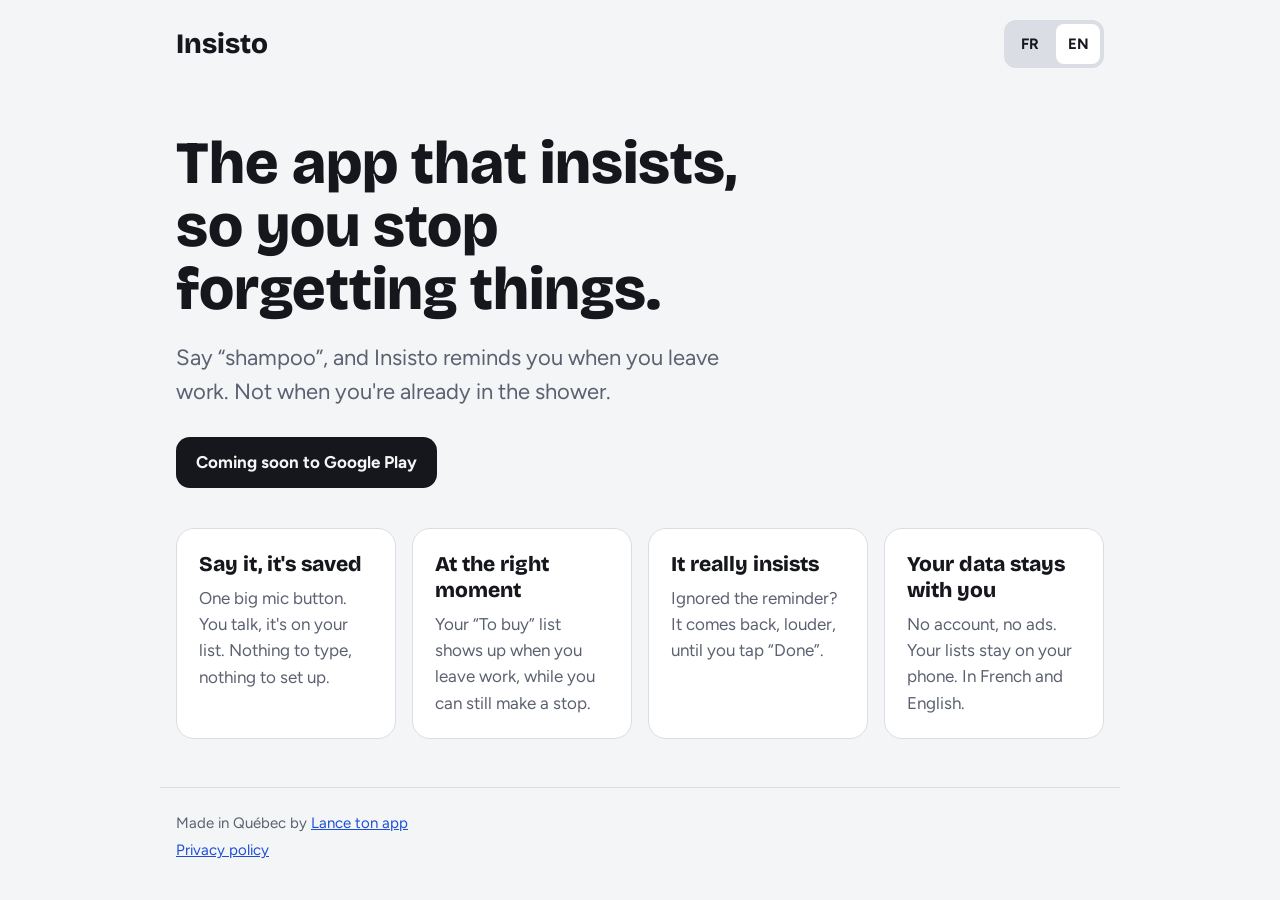
==== index.html @ 3b05ed9d "Site insisto.ca : accueil bilingue et politique de confidentialité Co-Authored-By: Claude Opus 5.5 <" ====
<!doctype html>
<html lang="fr">
<head>
<meta charset="utf-8">
<meta name="viewport" content="width=device-width, initial-scale=1">
<title>Insisto — l'app qui insiste</title>
<meta name="description" content="Insisto : la liste qui te rappelle tes achats et tes tâches au bon moment, et qui insiste jusqu'à ce que ce soit fait. Pensée pour les TDAH et les gens occupés.">
<link rel="preconnect" href="https://fonts.googleapis.com">
<link href="https://fonts.googleapis.com/css2?family=Bricolage+Grotesque:opsz,wght@12..96,800&family=Figtree:wght@400;600;700&display=swap" rel="stylesheet">
<link rel="stylesheet" href="style.css">
</head>
<body>
<header class="wrap top">
  <a class="logo" href="./">Insisto</a>
  <nav>
    <button class="lang" data-set="fr" aria-pressed="true">FR</button>
    <button class="lang" data-set="en" aria-pressed="false">EN</button>
  </nav>
</header>

<main class="wrap">
  <section class="hero">
    <h1 data-fr="L'app qui insiste pour que tu n'oublies plus rien." data-en="The app that insists, so you stop forgetting things.">L'app qui insiste pour que tu n'oublies plus rien.</h1>
    <p class="lead" data-fr="Tu dis « shampoing », et Insisto te le rappelle quand tu quittes le travail. Pas quand tu es déjà dans la douche." data-en="Say “shampoo”, and Insisto reminds you when you leave work. Not when you're already in the shower.">Tu dis « shampoing », et Insisto te le rappelle quand tu quittes le travail. Pas quand tu es déjà dans la douche.</p>
    <p class="badge" data-fr="Bientôt sur Google Play" data-en="Coming soon to Google Play">Bientôt sur Google Play</p>
  </section>

  <section class="grid">
    <article class="card">
      <h2 data-fr="Dis-le, c'est noté" data-en="Say it, it's saved">Dis-le, c'est noté</h2>
      <p data-fr="Un gros bouton micro. Tu parles, c'est ajouté à ta liste. Rien à écrire, rien à configurer." data-en="One big mic button. You talk, it's on your list. Nothing to type, nothing to set up.">Un gros bouton micro. Tu parles, c'est ajouté à ta liste. Rien à écrire, rien à configurer.</p>
    </article>
    <article class="card">
      <h2 data-fr="Au bon moment" data-en="At the right moment">Au bon moment</h2>
      <p data-fr="Ta liste « À acheter » arrive quand tu quittes le travail, au moment où tu peux encore faire un détour." data-en="Your “To buy” list shows up when you leave work, while you can still make a stop.">Ta liste « À acheter » arrive quand tu quittes le travail, au moment où tu peux encore faire un détour.</p>
    </article>
    <article class="card">
      <h2 data-fr="Ça insiste vraiment" data-en="It really insists">Ça insiste vraiment</h2>
      <p data-fr="Tu ignores le rappel ? Il revient, plus fort, jusqu'à ce que tu appuies sur « C'est fait »." data-en="Ignored the reminder? It comes back, louder, until you tap “Done”.">Tu ignores le rappel ? Il revient, plus fort, jusqu'à ce que tu appuies sur « C'est fait ».</p>
    </article>
    <article class="card">
      <h2 data-fr="Tes données restent chez toi" data-en="Your data stays with you">Tes données restent chez toi</h2>
      <p data-fr="Pas de compte, pas de pub. Tes listes restent sur ton téléphone. En français et en anglais." data-en="No account, no ads. Your lists stay on your phone. In French and English.">Pas de compte, pas de pub. Tes listes restent sur ton téléphone. En français et en anglais.</p>
    </article>
  </section>
</main>

<footer class="wrap foot">
  <p><span data-fr="Fait au Québec par" data-en="Made in Québec by">Fait au Québec par</span> <a href="https://lancetonapp.com">Lance ton app</a></p>
  <p><a href="confidentialite.html" data-fr="Politique de confidentialité" data-en="Privacy policy">Politique de confidentialité</a></p>
</footer>

<script src="lang.js"></script>
</body>
</html>
---- style.css ----
:root {
  --bg: #F4F5F7; --card: #FFFFFF; --ink: #15171C; --muted: #5B6170; --line: #DADDE3;
  --accent: #C2410C; --blue: #1D4ED8;
}
@media (prefers-color-scheme: dark) {
  :root { --bg: #0F1115; --card: #1A1D23; --ink: #F2F3F5; --muted: #A3A9B5; --line: #2E323B; --accent: #FDBA8C; --blue: #A9C1FF; }
}
* { box-sizing: border-box; }
body { margin: 0; background: var(--bg); color: var(--ink); font: 17px/1.55 Figtree, system-ui, sans-serif; }
a { color: var(--blue); }
.wrap { max-width: 960px; margin: 0 auto; padding: 0 16px; }
.top { display: flex; justify-content: space-between; align-items: center; padding-top: 20px; }
.logo { font: 800 28px 'Bricolage Grotesque', sans-serif; color: var(--ink); text-decoration: none; }
nav { display: flex; gap: 4px; background: var(--line); padding: 4px; border-radius: 12px; }
.lang { min-width: 44px; min-height: 40px; border: 0; border-radius: 8px; background: transparent; color: var(--ink); font: 700 15px Figtree, sans-serif; cursor: pointer; }
.lang[aria-pressed="true"] { background: var(--card); }
.hero { padding: 64px 0 40px; }
h1 { font: 800 clamp(34px, 6vw, 60px)/1.05 'Bricolage Grotesque', sans-serif; margin: 0 0 20px; max-width: 16ch; }
.lead { font-size: clamp(18px, 2.4vw, 22px); color: var(--muted); max-width: 40ch; margin: 0 0 28px; }
.badge { display: inline-block; margin: 0; padding: 12px 20px; border-radius: 14px; background: var(--ink); color: var(--bg); font-weight: 700; }
.grid { display: grid; grid-template-columns: repeat(auto-fit, minmax(220px, 1fr)); gap: 16px; padding-bottom: 48px; }
.card { background: var(--card); border: 1px solid var(--line); border-radius: 18px; padding: 22px; }
.card h2 { font: 800 21px 'Bricolage Grotesque', sans-serif; margin: 0 0 8px; }
.card p { margin: 0; color: var(--muted); }
.foot { border-top: 1px solid var(--line); padding-top: 20px; padding-bottom: 32px; color: var(--muted); font-size: 15px; }
.foot p { margin: 4px 0; }
.legal { max-width: 720px; padding-top: 32px; padding-bottom: 48px; }
.legal h1 { font-size: clamp(30px, 5vw, 44px); max-width: none; }
.legal h2 { font: 800 22px 'Bricolage Grotesque', sans-serif; margin: 32px 0 8px; }
.legal [lang] { display: none; }
html[lang="fr"] .legal [lang="fr"], html[lang="en"] .legal [lang="en"] { display: block; }
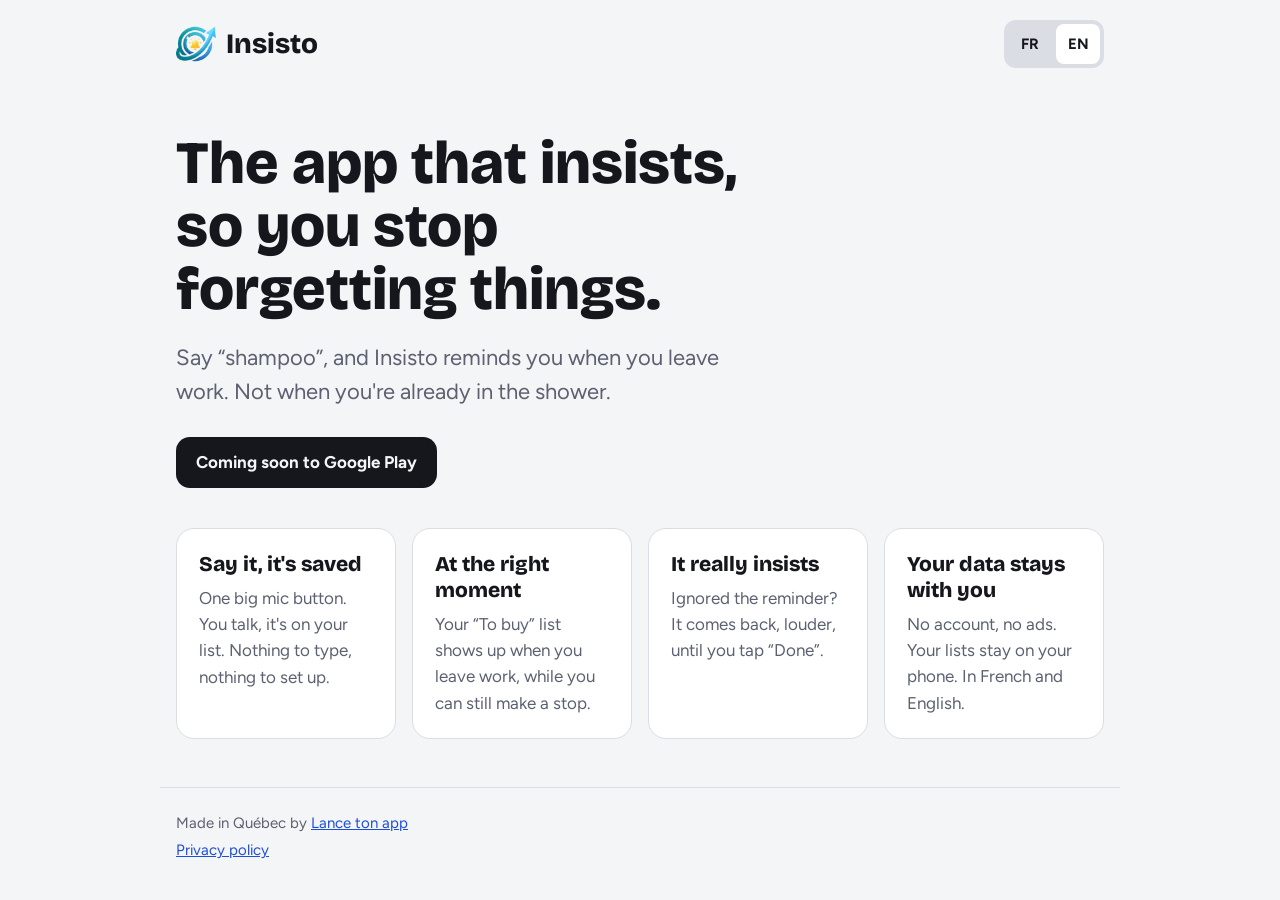
==== commit b67ae52b: "Ajoute le logo Insisto et le favicon Co-Authored-By: Claude Opus 5.5 <noreply@anthropic.com>" ====
--- a/index.html
+++ b/index.html
@@ -8,10 +8,11 @@
 <link rel="preconnect" href="https://fonts.googleapis.com">
 <link href="https://fonts.googleapis.com/css2?family=Bricolage+Grotesque:opsz,wght@12..96,800&family=Figtree:wght@400;600;700&display=swap" rel="stylesheet">
 <link rel="stylesheet" href="style.css">
+<link rel="icon" href="favicon.png">
 </head>
 <body>
 <header class="wrap top">
-  <a class="logo" href="./">Insisto</a>
+  <a class="logo" href="./"><img src="logo.png" alt="" width="40" height="40">Insisto</a>
   <nav>
     <button class="lang" data-set="fr" aria-pressed="true">FR</button>
     <button class="lang" data-set="en" aria-pressed="false">EN</button>
--- a/style.css
+++ b/style.css
@@ -29,3 +29,4 @@
 .legal h2 { font: 800 22px 'Bricolage Grotesque', sans-serif; margin: 32px 0 8px; }
 .legal [lang] { display: none; }
 html[lang="fr"] .legal [lang="fr"], html[lang="en"] .legal [lang="en"] { display: block; }
+.logo { display: flex; align-items: center; gap: 10px; }
